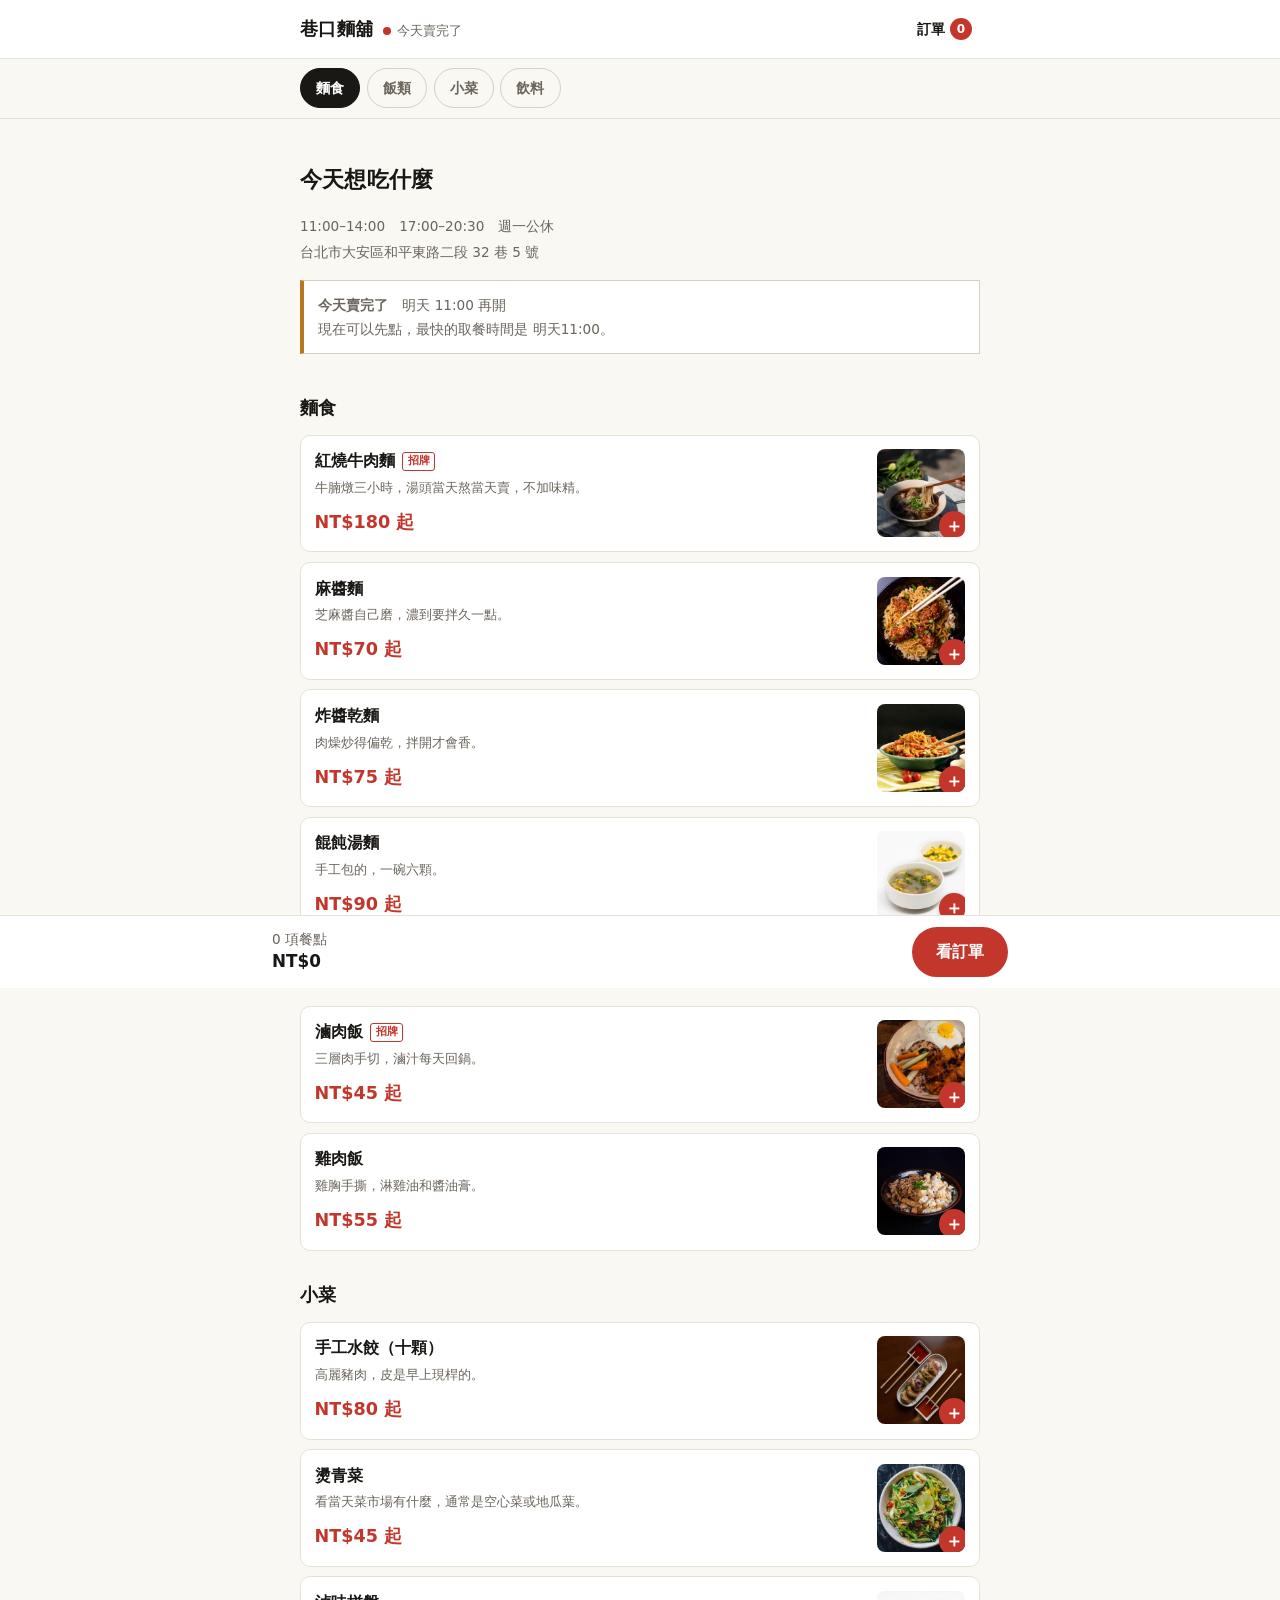
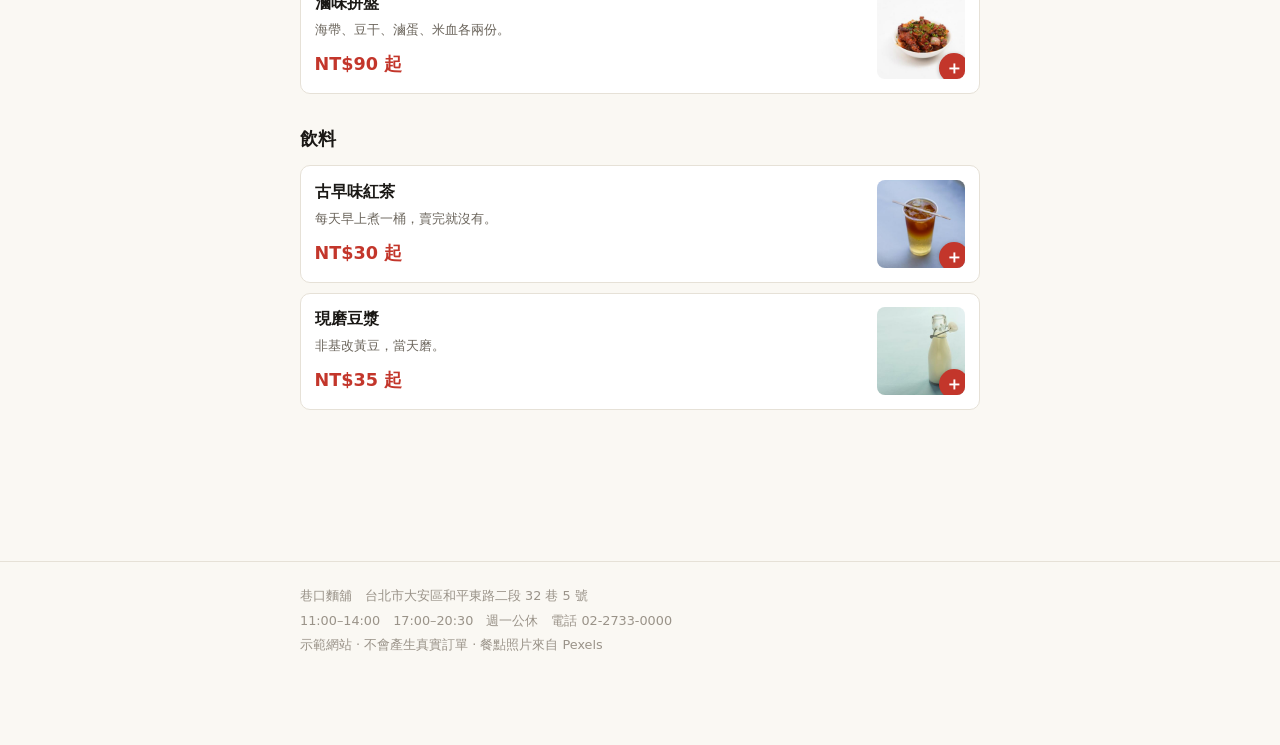
==== index.html @ 97e308c8 "Add Xiangkou noodle shop ordering demo A clickable restaurant order flow with no backend: per-dish o" ====
<!doctype html>
<html lang="zh-Hant">
<head>
<meta charset="utf-8">
<meta name="viewport" content="width=device-width, initial-scale=1">
<title>巷口麵舖 — 線上點餐</title>
<meta name="description" content="示範用的線上點餐系統。選餐點、加料、選取餐時間，整套流程都能實際操作。">
<meta name="theme-color" content="#ffffff">
<link rel="icon" href="data:image/svg+xml,%3Csvg xmlns=%22http://www.w3.org/2000/svg%22 viewBox=%220 0 32 32%22%3E%3Crect width=%2232%22 height=%2232%22 rx=%226%22 fill=%22%23c3362b%22/%3E%3Cpath d=%22M8 12h16M8 17h16M8 22h10%22 stroke=%22%23fff%22 stroke-width=%222.4%22 stroke-linecap=%22round%22/%3E%3C/svg%3E">
<link rel="stylesheet" href="css/site.css?v=202609091649">
</head>
<body>

<nav class="cats" id="cats" aria-label="餐點分類"><div class="wrap cats-in" id="catsIn"></div></nav>

<main class="wrap page" style="padding-bottom:7rem">
  <section class="hero">
    <h1>今天想吃什麼</h1>
    <p class="meta" id="meta"></p>
    <div id="notice"></div>
  </section>
  <div id="menu"></div>
</main>

<script src="js/data.js?v=202609091649"></script>
<script src="js/hours.js?v=202609091649"></script>
<script src="js/store.js?v=202609091649"></script>
<script src="js/ui.js?v=202609091649"></script>
<script>
(function(){
UI.mount();

var st = Hours.status();
var slots = Hours.slots();
// 沒開也能點，只是變成預約下一個時段 —— 真實點餐 app 都是這樣，
// 也才不會讓客戶在非營業時間打開時什麼都試不了。
var shut = slots.length === 0;

document.getElementById('meta').innerHTML =
  esc(Hours.hoursText()) + '<br>' + esc(SHOP.addr);

document.getElementById('notice').innerHTML = shut
  ? '<div class="notice shut"><b>' + esc(st.text) + '</b>　' + esc(st.sub) + '</div>'
  : st.open
    ? '<div class="notice">' + esc(st.sub) + '　·　點餐後約 ' + SHOP.prepMinutes + ' 分鐘可取餐</div>'
    : '<div class="notice"><b>' + esc(st.text) + '</b>　' + esc(st.sub) +
      '<br>現在可以先點，最快的取餐時間是 ' + esc(slots[0].sub) + esc(slots[0].label) + '。</div>';

// 分類列
document.getElementById('catsIn').innerHTML = SHOP.cats.map(function(c,i){
  return '<a href="#c-'+c.id+'"'+(i===0?' aria-current="true"':'')+'>'+esc(c.name)+'</a>';
}).join('');

// 菜單
document.getElementById('menu').innerHTML = SHOP.cats.map(function(c){
  var list = SHOP.items.filter(function(m){ return m.cat === c.id; });
  if (!list.length) return '';
  return '<section class="sec" id="c-'+c.id+'"><h2>'+esc(c.name)+'</h2>' +
    '<div class="list">' + list.map(function(m){ return UI.dishHTML(m, shut); }).join('') + '</div></section>';
}).join('');

document.querySelectorAll('[data-dish]').forEach(function(b){
  b.onclick = function(){
    if (shut) { UI.toast('最近幾天都沒有營業時段'); return; }
    UI.openSheet(b.dataset.dish, b);
  };
});

// 捲到哪一區，分類列就標哪一個。直接比捲動位置，不用 IntersectionObserver ——
// 各區塊高度差很多，比較「可見比例」會選錯，而且沒有區塊落在判定帶時會留著舊的高亮。
var secs = [].slice.call(document.querySelectorAll('.sec'));
var tabs = [].slice.call(document.querySelectorAll('.cats a'));
var OFFSET = 150;                      // 頁首 + 分類列的高度，多留一點緩衝

function spy(){
  if (!secs.length) return;
  var y = window.scrollY + OFFSET;
  var cur = secs[0].id;
  secs.forEach(function(s){ if (s.offsetTop <= y) cur = s.id; });
  // 捲到底時直接標最後一區，免得最後一區太短永遠選不到
  if (window.innerHeight + window.scrollY >= document.body.scrollHeight - 4) {
    cur = secs[secs.length - 1].id;
  }
  tabs.forEach(function(t){
    if (t.getAttribute('href') === '#' + cur) t.setAttribute('aria-current','true');
    else t.removeAttribute('aria-current');
  });
}

var tick = false;
window.addEventListener('scroll', function(){
  if (tick) return;
  tick = true;
  requestAnimationFrame(function(){ tick = false; spy(); });
}, { passive: true });
window.addEventListener('resize', spy, { passive: true });
spy();
})();
</script>
</body>
</html>
---- css/site.css ----
:root{
  --paper:#faf8f3;
  --card:#fff;
  --ink:#1a1815;
  --muted:#6b655c;
  --faint:#9a9389;
  --line:#e6e1d7;
  --line-2:#d6cfc2;
  --red:#c3362b;
  --red-dk:#a02b22;
  --green:#3f7a4a;
  --amber:#b7791f;

  --cjk:"PingFang TC","Noto Sans TC","Hiragino Sans CNS","Microsoft JhengHei",system-ui,sans-serif;
  --wrap:46rem;
  --gutter:clamp(1rem,4vw,1.75rem);
  --t:.18s ease;
  --hd:3.6rem;
}

*{box-sizing:border-box}
html{-webkit-text-size-adjust:100%;scroll-behavior:smooth}
body{
  margin:0;background:var(--paper);color:var(--ink);
  font-family:var(--cjk);font-size:16px;line-height:1.7;
  -webkit-font-smoothing:antialiased;
}
img{max-width:100%;height:auto;display:block}
a{color:inherit;text-decoration:none}
button{font:inherit;color:inherit;background:none;border:0;cursor:pointer}
input,select,textarea{font:inherit;color:inherit}
:focus-visible{outline:3px solid var(--red);outline-offset:2px}
@media (prefers-reduced-motion:reduce){*{transition:none!important;animation:none!important;scroll-behavior:auto!important}}

.wrap{max-width:var(--wrap);margin-inline:auto;padding-inline:var(--gutter)}
.num{font-variant-numeric:tabular-nums}
.hide{display:none!important}
.sr{position:absolute;width:1px;height:1px;overflow:hidden;clip:rect(0 0 0 0);white-space:nowrap}

/* ---------- 頁首 ---------- */
.hd{position:sticky;top:0;z-index:60;background:var(--card);border-bottom:1px solid var(--line)}
.hd-in{display:flex;align-items:center;justify-content:space-between;gap:.75rem;min-height:var(--hd)}
.shop{display:flex;align-items:baseline;gap:.6rem;min-width:0}
.shop b{font-size:1.15rem;font-weight:800;letter-spacing:.02em;white-space:nowrap}
.status{display:inline-flex;align-items:center;gap:.35rem;font-size:.8rem;color:var(--muted);white-space:nowrap}
.dot{width:8px;height:8px;border-radius:50%;background:var(--faint);flex-shrink:0}
.dot.on{background:var(--green)}
.dot.off{background:var(--red)}
.hd-cart{display:flex;align-items:center;gap:.3rem;min-height:44px;padding-inline:.5rem;font-size:.9rem;font-weight:700}
.hd-cart .b{background:var(--red);color:#fff;min-width:22px;height:22px;border-radius:11px;display:inline-flex;align-items:center;justify-content:center;font-size:.75rem;padding-inline:6px}

/* ---------- 分類列 ---------- */
.cats{position:sticky;top:var(--hd);z-index:55;background:var(--paper);border-bottom:1px solid var(--line)}
.cats-in{display:flex;gap:.4rem;overflow-x:auto;padding-block:.6rem;scrollbar-width:none}
.cats-in::-webkit-scrollbar{display:none}
.cats a{flex-shrink:0;min-height:40px;display:inline-flex;align-items:center;padding-inline:.95rem;
  border:1px solid var(--line-2);border-radius:999px;font-size:.9rem;font-weight:600;color:var(--muted);transition:all var(--t)}
.cats a[aria-current="true"]{background:var(--ink);border-color:var(--ink);color:#fff}

/* ---------- 招牌區 ---------- */
.hero{padding-block:1.4rem 1rem}
.hero h1{margin:0;font-size:1.7rem;font-weight:800;letter-spacing:.01em}
.hero .meta{margin-top:.4rem;font-size:.85rem;color:var(--muted);line-height:1.9}
.notice{margin-top:.9rem;border:1px solid var(--line-2);border-left:4px solid var(--amber);
  background:var(--card);padding:.7rem .9rem;font-size:.85rem;line-height:1.8;color:var(--muted)}
.notice.shut{border-left-color:var(--red)}

/* ---------- 菜單 ---------- */
.sec{padding-block:1.4rem .4rem;scroll-margin-top:calc(var(--hd) + 3.4rem)}
.sec h2{margin:0 0 .7rem;font-size:1.15rem;font-weight:800}
.list{display:flex;flex-direction:column;gap:.6rem}

.dish{display:grid;grid-template-columns:1fr 88px;gap:.9rem;width:100%;text-align:left;
  background:var(--card);border:1px solid var(--line);border-radius:10px;padding:.85rem;transition:border-color var(--t),box-shadow var(--t)}
.dish:hover{border-color:var(--line-2);box-shadow:0 2px 10px rgba(26,24,21,.06)}
.dish .nm{font-size:1.02rem;font-weight:700;line-height:1.5;display:flex;align-items:center;gap:.45rem;flex-wrap:wrap}
.tag{font-size:.7rem;font-weight:700;color:var(--red);border:1px solid var(--red);border-radius:3px;padding:0 .3rem;line-height:1.5}
.dish .ds{display:block;margin-top:.2rem;font-size:.82rem;color:var(--muted);line-height:1.75}
.dish .pr{display:block;margin-top:.5rem;font-size:1.1rem;font-weight:800;color:var(--red)}
.dish .th{position:relative;width:88px;height:88px;border-radius:8px;overflow:hidden;background:var(--line)}
.dish .th img{width:100%;height:100%;object-fit:cover}
.dish .plus{position:absolute;right:-4px;bottom:-4px;width:30px;height:30px;border-radius:50%;
  background:var(--red);color:#fff;font-size:1.1rem;line-height:30px;text-align:center;font-weight:700;box-shadow:0 1px 4px rgba(0,0,0,.25)}
.dish[disabled]{opacity:.5;cursor:not-allowed}

/* ---------- 客製面板 ---------- */
.scrim{position:fixed;inset:0;background:rgba(26,24,21,.5);opacity:0;pointer-events:none;transition:opacity var(--t);z-index:70}
.scrim.on{opacity:1;pointer-events:auto}
.sheet{position:fixed;left:0;right:0;bottom:0;z-index:80;background:var(--card);
  border-radius:16px 16px 0 0;max-height:92vh;display:flex;flex-direction:column;
  transform:translateY(100%);visibility:hidden;
  transition:transform .25s cubic-bezier(.2,.8,.3,1),visibility 0s linear .25s}
.sheet.on{transform:translateY(0);visibility:visible;transition:transform .25s cubic-bezier(.2,.8,.3,1),visibility 0s}
@media (min-width:40rem){
  .sheet{left:50%;right:auto;bottom:auto;top:50%;width:min(34rem,94vw);border-radius:14px;
    transform:translate(-50%,-46%) scale(.98);max-height:88vh}
  .sheet.on{transform:translate(-50%,-50%) scale(1)}
}
.sheet-hd{position:relative;flex-shrink:0}
.sheet-hd img{width:100%;height:150px;object-fit:cover;border-radius:16px 16px 0 0}
@media (min-width:40rem){.sheet-hd img{border-radius:14px 14px 0 0}}
.sheet-x{position:absolute;top:.6rem;right:.6rem;width:36px;height:36px;border-radius:50%;
  background:rgba(255,255,255,.92);font-size:1.1rem;line-height:36px;text-align:center;box-shadow:0 1px 6px rgba(0,0,0,.2)}
.sheet-body{overflow-y:auto;padding:1rem var(--gutter) .5rem;flex-grow:1;-webkit-overflow-scrolling:touch}
.sheet-body h3{margin:0;font-size:1.2rem;font-weight:800}
.sheet-body .ds{margin:.3rem 0 0;font-size:.87rem;color:var(--muted);line-height:1.8}

.grp{margin-top:1.4rem;border-top:1px solid var(--line);padding-top:1rem}
.grp-hd{display:flex;align-items:baseline;justify-content:space-between;gap:.75rem;margin-bottom:.6rem}
.grp-hd b{font-size:.98rem;font-weight:700}
.req{font-size:.72rem;font-weight:700;color:#fff;background:var(--red);border-radius:3px;padding:.05rem .35rem}
.opt-many{font-size:.75rem;color:var(--faint)}
.opts{display:flex;flex-direction:column;gap:.1rem}
.opt{display:flex;align-items:center;gap:.7rem;width:100%;text-align:left;min-height:46px;padding:.35rem .1rem;font-size:.94rem;border-radius:6px;transition:background var(--t)}
.opt:hover{background:var(--paper)}
.box{width:21px;height:21px;flex-shrink:0;border:2px solid var(--line-2);background:#fff;transition:all var(--t)}
.opt[data-type="one"] .box{border-radius:50%}
.opt[data-type="many"] .box{border-radius:4px}
.opt[aria-pressed="true"] .box{border-color:var(--red);background:var(--red);box-shadow:inset 0 0 0 3px #fff}
.opt[data-type="many"][aria-pressed="true"] .box{box-shadow:inset 0 0 0 2.5px #fff}
.opt .lb{flex-grow:1}
.opt .dd{font-size:.88rem;font-weight:700;color:var(--muted);white-space:nowrap}
.opt[aria-pressed="true"] .dd{color:var(--red)}

.note-in{width:100%;min-height:46px;border:1px solid var(--line-2);border-radius:8px;padding:.6rem .7rem;font-size:.92rem;background:#fff;resize:none}
.note-in:focus{border-color:var(--red);outline:none;box-shadow:0 0 0 3px rgba(195,54,43,.15)}
.cnt{font-size:.75rem;color:var(--faint);text-align:right;margin-top:.25rem}

.sheet-ft{flex-shrink:0;border-top:1px solid var(--line);background:var(--card);
  padding:.75rem var(--gutter) calc(.75rem + env(safe-area-inset-bottom));display:flex;gap:.7rem;align-items:center}
.qty{display:flex;align-items:center;border:1px solid var(--line-2);border-radius:999px;flex-shrink:0}
.qty button{width:42px;height:44px;font-size:1.15rem;font-weight:700;color:var(--red)}
.qty button[disabled]{color:var(--line-2);cursor:not-allowed}
.qty span{min-width:1.7rem;text-align:center;font-weight:700}

.cta{flex-grow:1;min-height:50px;border-radius:999px;background:var(--red);color:#fff;font-size:1rem;font-weight:700;
  display:inline-flex;align-items:center;justify-content:center;gap:.6rem;transition:background var(--t)}
.cta:hover{background:var(--red-dk)}
.cta[disabled]{background:var(--line-2);color:#fff;cursor:not-allowed}
.cta .amt{font-variant-numeric:tabular-nums}

/* ---------- 底部訂單列 ---------- */
.bar{position:fixed;left:0;right:0;bottom:0;z-index:50;padding:.7rem var(--gutter) calc(.7rem + env(safe-area-inset-bottom));
  background:var(--card);border-top:1px solid var(--line);transform:translateY(120%);transition:transform var(--t)}
.bar.on{transform:translateY(0)}
.bar-in{max-width:var(--wrap);margin-inline:auto;display:flex;gap:.7rem;align-items:center}
.bar .sum{flex-grow:1;font-size:.85rem;color:var(--muted);line-height:1.5}
.bar .sum b{display:block;font-size:1.05rem;color:var(--ink);font-weight:800}

/* ---------- 訂單 / 結帳共用 ---------- */
.page{padding-block:1.2rem 6rem}
.page h1{margin:0 0 1rem;font-size:1.4rem;font-weight:800}
.card{background:var(--card);border:1px solid var(--line);border-radius:10px;padding:1rem;margin-bottom:.9rem}
.card h2{margin:0 0 .8rem;font-size:1rem;font-weight:800}

.row{display:grid;grid-template-columns:1fr auto;gap:.5rem 1rem;padding-block:.8rem;border-bottom:1px solid var(--line)}
.row:last-child{border-bottom:0}
.row .nm{font-weight:700;font-size:.98rem}
.row .op{font-size:.82rem;color:var(--muted);margin-top:.15rem;line-height:1.7}
.row .nt{font-size:.82rem;color:var(--amber);margin-top:.15rem}
.row .pr{font-weight:700;white-space:nowrap;font-variant-numeric:tabular-nums}
.row .tools{display:flex;align-items:center;gap:.5rem;margin-top:.5rem}
.row .tools .qty button{width:36px;height:40px;font-size:1rem}
.row .rm{font-size:.82rem;color:var(--faint);min-height:40px;padding-inline:.4rem}
.row .rm:hover{color:var(--red)}

.pick{display:flex;gap:.5rem;flex-wrap:wrap}
.pick button{flex:1 1 8rem;min-height:52px;border:1px solid var(--line-2);border-radius:8px;background:#fff;
  font-size:.92rem;font-weight:600;display:flex;flex-direction:column;align-items:center;justify-content:center;gap:.1rem;transition:all var(--t)}
.pick button .s{font-size:.75rem;font-weight:400;color:var(--faint)}
.pick button[aria-pressed="true"]{border-color:var(--red);background:#fdf4f3;color:var(--red)}
.pick button[aria-pressed="true"] .s{color:var(--red)}
.pick button[disabled]{opacity:.45;cursor:not-allowed}

.slots{display:grid;grid-template-columns:repeat(auto-fill,minmax(6.2rem,1fr));gap:.5rem}
.slots button{min-height:48px;border:1px solid var(--line-2);border-radius:8px;background:#fff;font-size:.92rem;font-weight:600;
  display:flex;flex-direction:column;align-items:center;justify-content:center;line-height:1.35;transition:all var(--t)}
.slots button .s{font-size:.72rem;font-weight:400;color:var(--faint)}
.slots button[aria-pressed="true"]{border-color:var(--red);background:#fdf4f3;color:var(--red)}
.slots button[aria-pressed="true"] .s{color:var(--red)}

.f{margin-bottom:.9rem}
.f label{display:block;font-size:.85rem;font-weight:600;margin-bottom:.35rem}
.f input,.f textarea{width:100%;min-height:48px;border:1px solid var(--line-2);border-radius:8px;padding:.6rem .75rem;background:#fff;font-size:.98rem}
.f textarea{min-height:70px;resize:vertical}
.f input:focus,.f textarea:focus{border-color:var(--red);outline:none;box-shadow:0 0 0 3px rgba(195,54,43,.15)}
.f .er{color:var(--red);font-size:.82rem;margin-top:.3rem;font-weight:600}
.f.bad input,.f.bad textarea{border-color:var(--red)}

.tot{margin-top:.4rem}
.tot div{display:flex;justify-content:space-between;gap:1rem;padding-block:.35rem;font-size:.92rem;color:var(--muted)}
.tot .t{border-top:1px solid var(--line);margin-top:.4rem;padding-top:.7rem;color:var(--ink);font-weight:800;font-size:1.05rem}
.tot .num{font-variant-numeric:tabular-nums}
.warn{margin-top:.7rem;font-size:.85rem;color:var(--red);font-weight:600;line-height:1.7}

.empty{text-align:center;padding-block:3.5rem}
.empty p{color:var(--muted);margin-bottom:1.3rem}
.btn{display:inline-flex;align-items:center;justify-content:center;min-height:50px;padding-inline:1.5rem;border-radius:999px;
  background:var(--red);color:#fff;font-weight:700;transition:background var(--t)}
.btn:hover{background:var(--red-dk)}
.btn[disabled]{background:var(--line-2);cursor:not-allowed}
.btn-o{background:#fff;color:var(--ink);border:1px solid var(--line-2)}
.btn-o:hover{background:var(--paper);border-color:var(--ink)}

.no{font-size:3.2rem;font-weight:800;color:var(--red);line-height:1.1;font-variant-numeric:tabular-nums}

.toast{position:fixed;left:50%;bottom:5.2rem;transform:translate(-50%,.6rem);z-index:90;background:var(--ink);color:#fff;
  padding:.7rem 1.15rem;border-radius:999px;font-size:.88rem;font-weight:600;opacity:0;pointer-events:none;transition:all var(--t)}
.toast.on{opacity:1;transform:translate(-50%,0)}

footer{border-top:1px solid var(--line);margin-top:2rem;padding-block:1.4rem 5.5rem;font-size:.8rem;color:var(--faint);line-height:1.9}
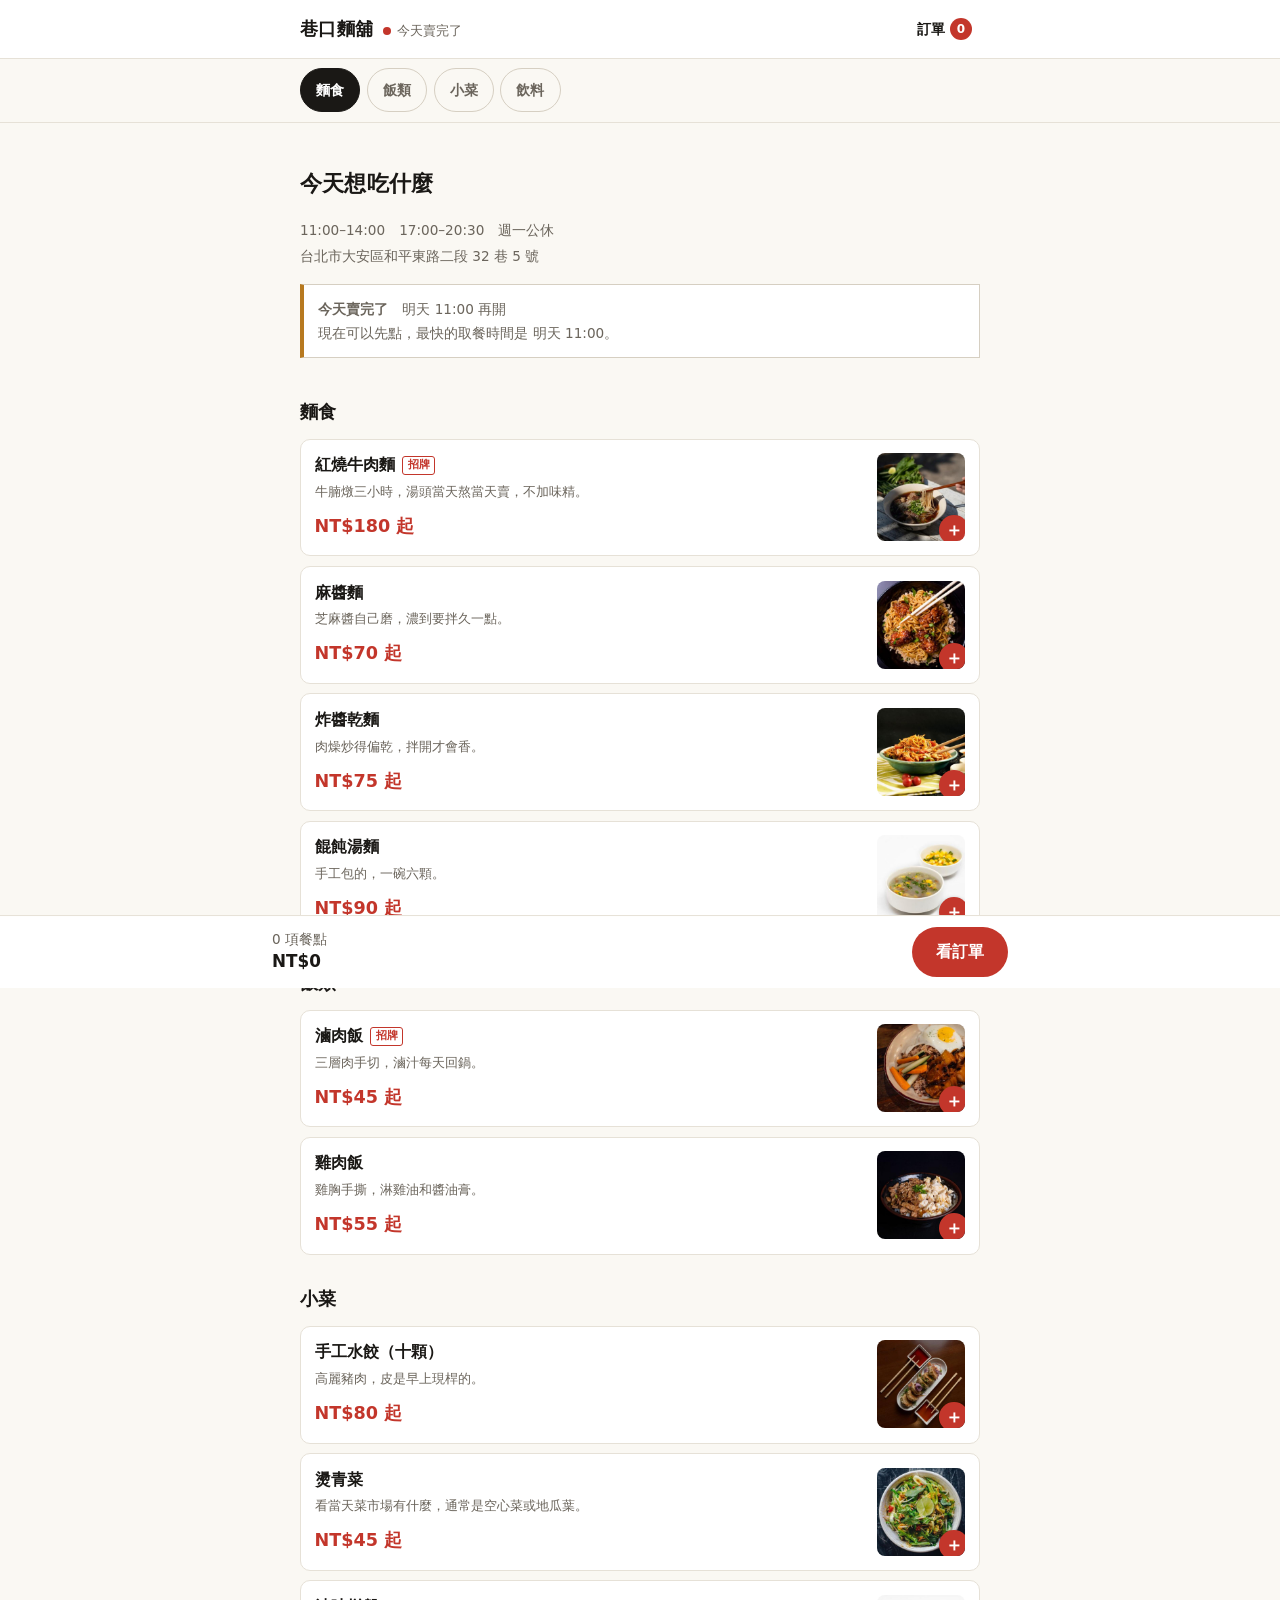
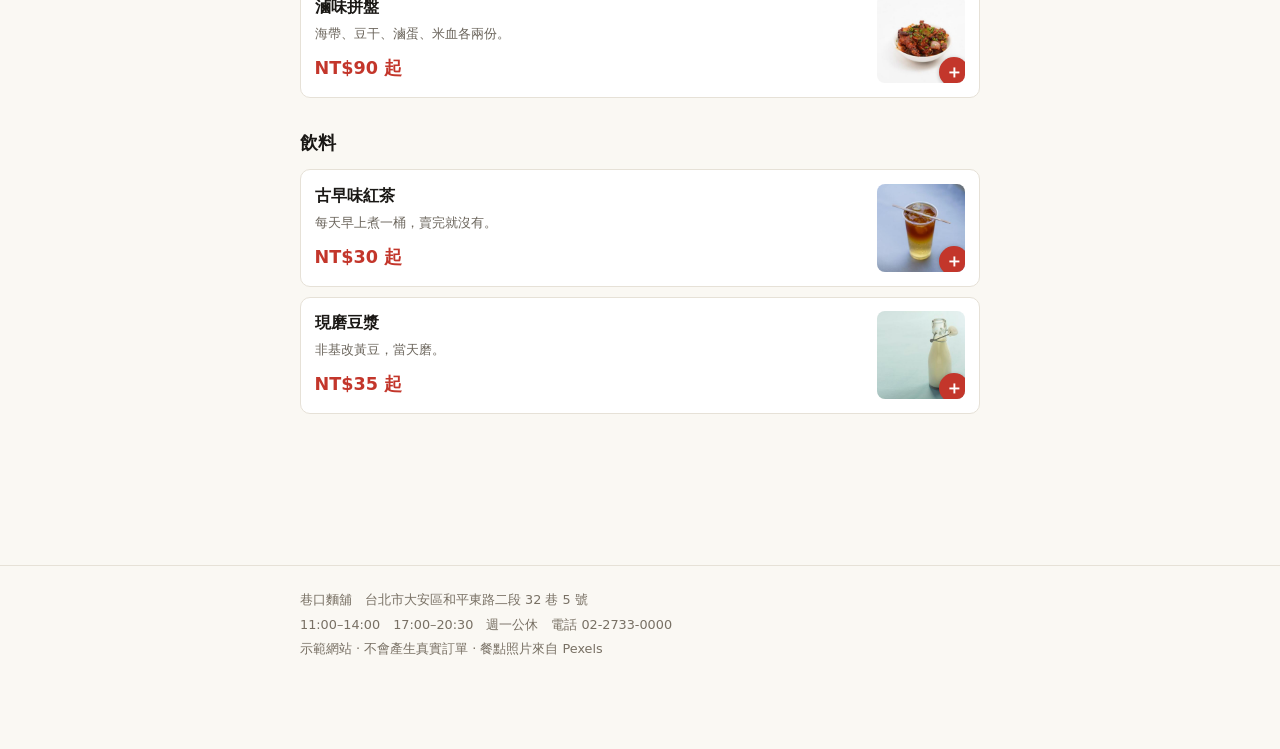
==== commit dc6f69ca: "Fix closing-time slot arithmetic, harden stored state, improve option a11y - 盡快 is only offered when" ====
--- a/index.html
+++ b/index.html
@@ -7,7 +7,7 @@
 <meta name="description" content="示範用的線上點餐系統。選餐點、加料、選取餐時間，整套流程都能實際操作。">
 <meta name="theme-color" content="#ffffff">
 <link rel="icon" href="data:image/svg+xml,%3Csvg xmlns=%22http://www.w3.org/2000/svg%22 viewBox=%220 0 32 32%22%3E%3Crect width=%2232%22 height=%2232%22 rx=%226%22 fill=%22%23c3362b%22/%3E%3Cpath d=%22M8 12h16M8 17h16M8 22h10%22 stroke=%22%23fff%22 stroke-width=%222.4%22 stroke-linecap=%22round%22/%3E%3C/svg%3E">
-<link rel="stylesheet" href="css/site.css?v=202609091649">
+<link rel="stylesheet" href="css/site.css?v=202609092200">
 </head>
 <body>
 
@@ -22,10 +22,10 @@
   <div id="menu"></div>
 </main>
 
-<script src="js/data.js?v=202609091649"></script>
-<script src="js/hours.js?v=202609091649"></script>
-<script src="js/store.js?v=202609091649"></script>
-<script src="js/ui.js?v=202609091649"></script>
+<script src="js/data.js?v=202609092200"></script>
+<script src="js/hours.js?v=202609092200"></script>
+<script src="js/store.js?v=202609092200"></script>
+<script src="js/ui.js?v=202609092200"></script>
 <script>
 (function(){
 UI.mount();
@@ -44,7 +44,7 @@
   : st.open
     ? '<div class="notice">' + esc(st.sub) + '　·　點餐後約 ' + SHOP.prepMinutes + ' 分鐘可取餐</div>'
     : '<div class="notice"><b>' + esc(st.text) + '</b>　' + esc(st.sub) +
-      '<br>現在可以先點，最快的取餐時間是 ' + esc(slots[0].sub) + esc(slots[0].label) + '。</div>';
+      (slots.length ? '<br>現在可以先點，最快的取餐時間是 ' + esc(slots[0].sub) + ' ' + esc(slots[0].label) + '。' : '') + '</div>';
 
 // 分類列
 document.getElementById('catsIn').innerHTML = SHOP.cats.map(function(c,i){
--- a/css/site.css
+++ b/css/site.css
@@ -3,7 +3,7 @@
   --card:#fff;
   --ink:#1a1815;
   --muted:#6b655c;
-  --faint:#9a9389;
+  --faint:#787064;
   --line:#e6e1d7;
   --line-2:#d6cfc2;
   --red:#c3362b;
@@ -53,7 +53,7 @@
 .cats{position:sticky;top:var(--hd);z-index:55;background:var(--paper);border-bottom:1px solid var(--line)}
 .cats-in{display:flex;gap:.4rem;overflow-x:auto;padding-block:.6rem;scrollbar-width:none}
 .cats-in::-webkit-scrollbar{display:none}
-.cats a{flex-shrink:0;min-height:40px;display:inline-flex;align-items:center;padding-inline:.95rem;
+.cats a{flex-shrink:0;min-height:44px;display:inline-flex;align-items:center;padding-inline:.95rem;
   border:1px solid var(--line-2);border-radius:999px;font-size:.9rem;font-weight:600;color:var(--muted);transition:all var(--t)}
 .cats a[aria-current="true"]{background:var(--ink);border-color:var(--ink);color:#fff}
 
@@ -99,7 +99,7 @@
 .sheet-hd{position:relative;flex-shrink:0}
 .sheet-hd img{width:100%;height:150px;object-fit:cover;border-radius:16px 16px 0 0}
 @media (min-width:40rem){.sheet-hd img{border-radius:14px 14px 0 0}}
-.sheet-x{position:absolute;top:.6rem;right:.6rem;width:36px;height:36px;border-radius:50%;
+.sheet-x{position:absolute;top:.6rem;right:.6rem;width:44px;height:44px;border-radius:50%;
   background:rgba(255,255,255,.92);font-size:1.1rem;line-height:36px;text-align:center;box-shadow:0 1px 6px rgba(0,0,0,.2)}
 .sheet-body{overflow-y:auto;padding:1rem var(--gutter) .5rem;flex-grow:1;-webkit-overflow-scrolling:touch}
 .sheet-body h3{margin:0;font-size:1.2rem;font-weight:800}
@@ -116,11 +116,14 @@
 .box{width:21px;height:21px;flex-shrink:0;border:2px solid var(--line-2);background:#fff;transition:all var(--t)}
 .opt[data-type="one"] .box{border-radius:50%}
 .opt[data-type="many"] .box{border-radius:4px}
-.opt[aria-pressed="true"] .box{border-color:var(--red);background:var(--red);box-shadow:inset 0 0 0 3px #fff}
+/* 單選是 radio（aria-checked）、複選是 toggle（aria-pressed），選中樣式兩者共用 */
+.opt[aria-pressed="true"] .box,
+.opt[aria-checked="true"] .box{border-color:var(--red);background:var(--red);box-shadow:inset 0 0 0 3px #fff}
 .opt[data-type="many"][aria-pressed="true"] .box{box-shadow:inset 0 0 0 2.5px #fff}
 .opt .lb{flex-grow:1}
 .opt .dd{font-size:.88rem;font-weight:700;color:var(--muted);white-space:nowrap}
-.opt[aria-pressed="true"] .dd{color:var(--red)}
+.opt[aria-pressed="true"] .dd,
+.opt[aria-checked="true"] .dd{color:var(--red)}
 
 .note-in{width:100%;min-height:46px;border:1px solid var(--line-2);border-radius:8px;padding:.6rem .7rem;font-size:.92rem;background:#fff;resize:none}
 .note-in:focus{border-color:var(--red);outline:none;box-shadow:0 0 0 3px rgba(195,54,43,.15)}
@@ -209,3 +212,6 @@
 .toast.on{opacity:1;transform:translate(-50%,0)}
 
 footer{border-top:1px solid var(--line);margin-top:2rem;padding-block:1.4rem 5.5rem;font-size:.8rem;color:var(--faint);line-height:1.9}
+
+/* Explicit placeholder colour: browser defaults sit right on the 4.5:1 line */
+input::placeholder,textarea::placeholder{color:#6b6459;opacity:1}
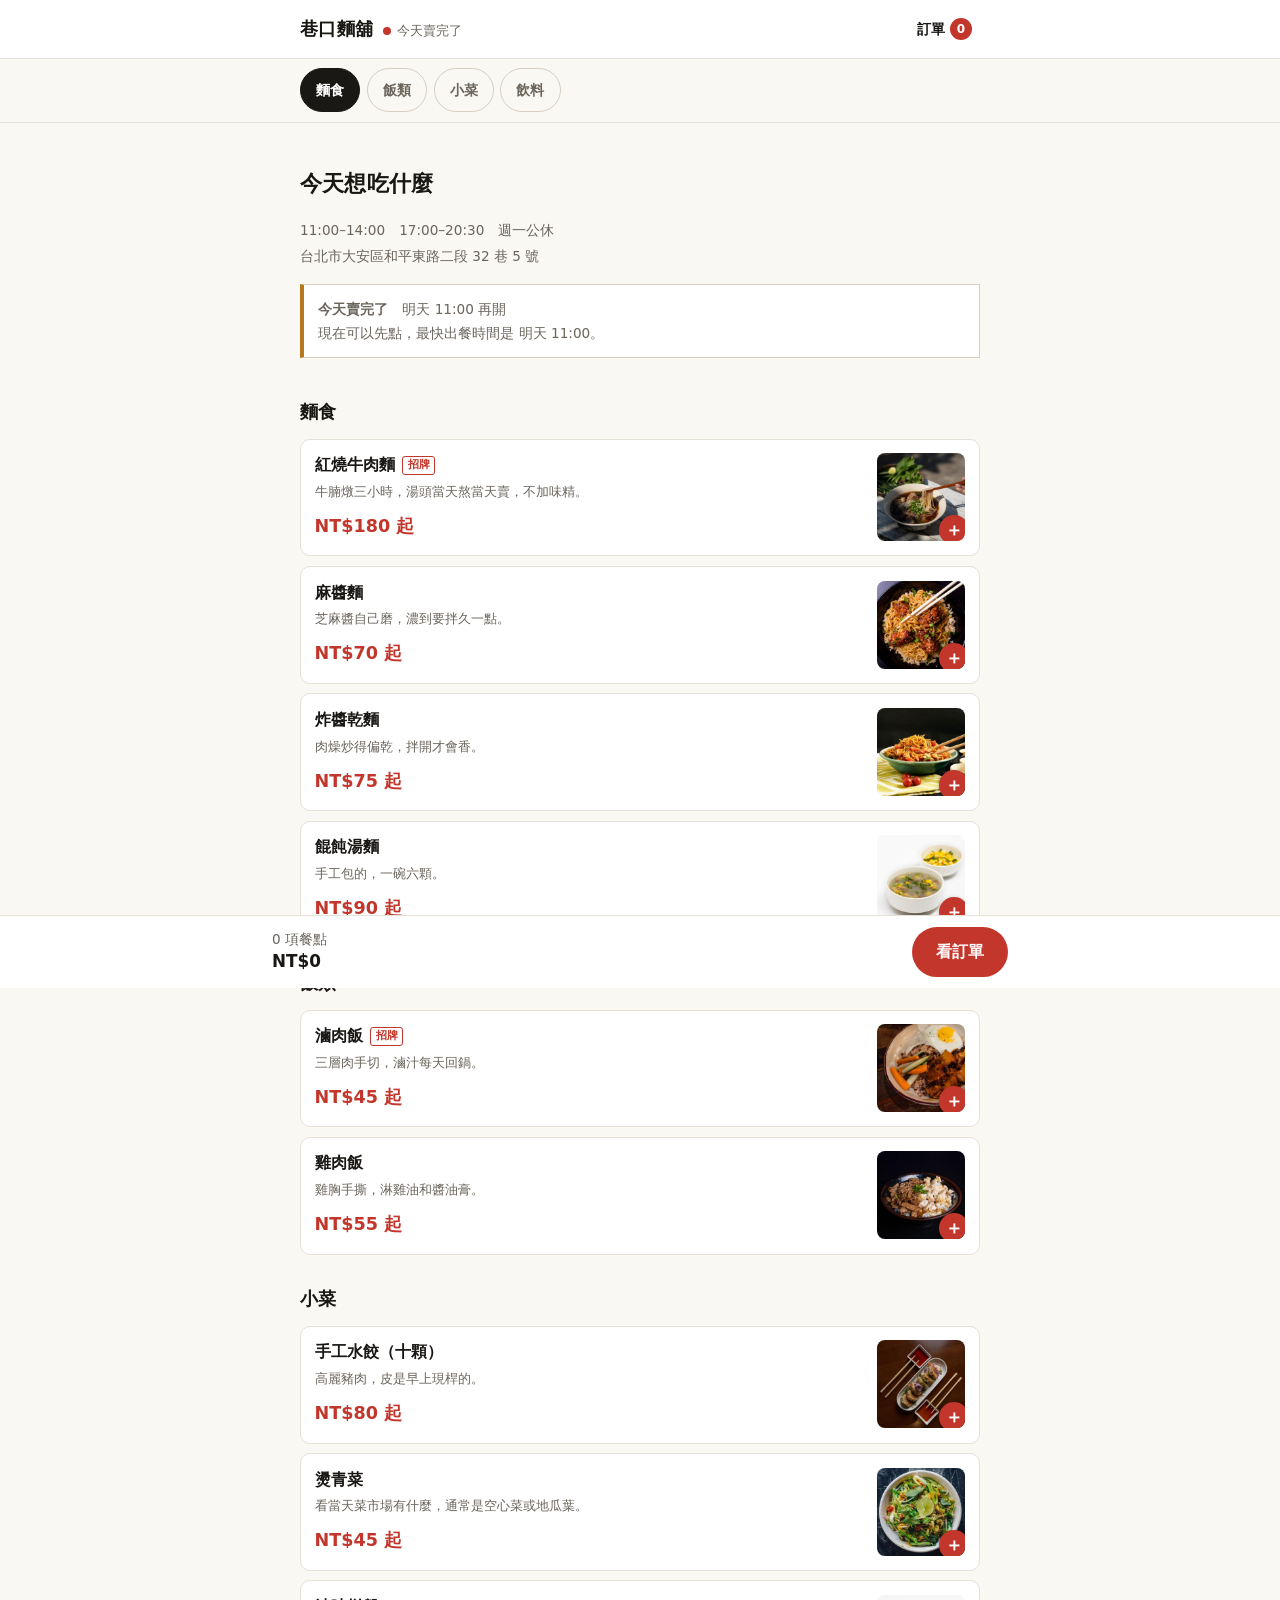
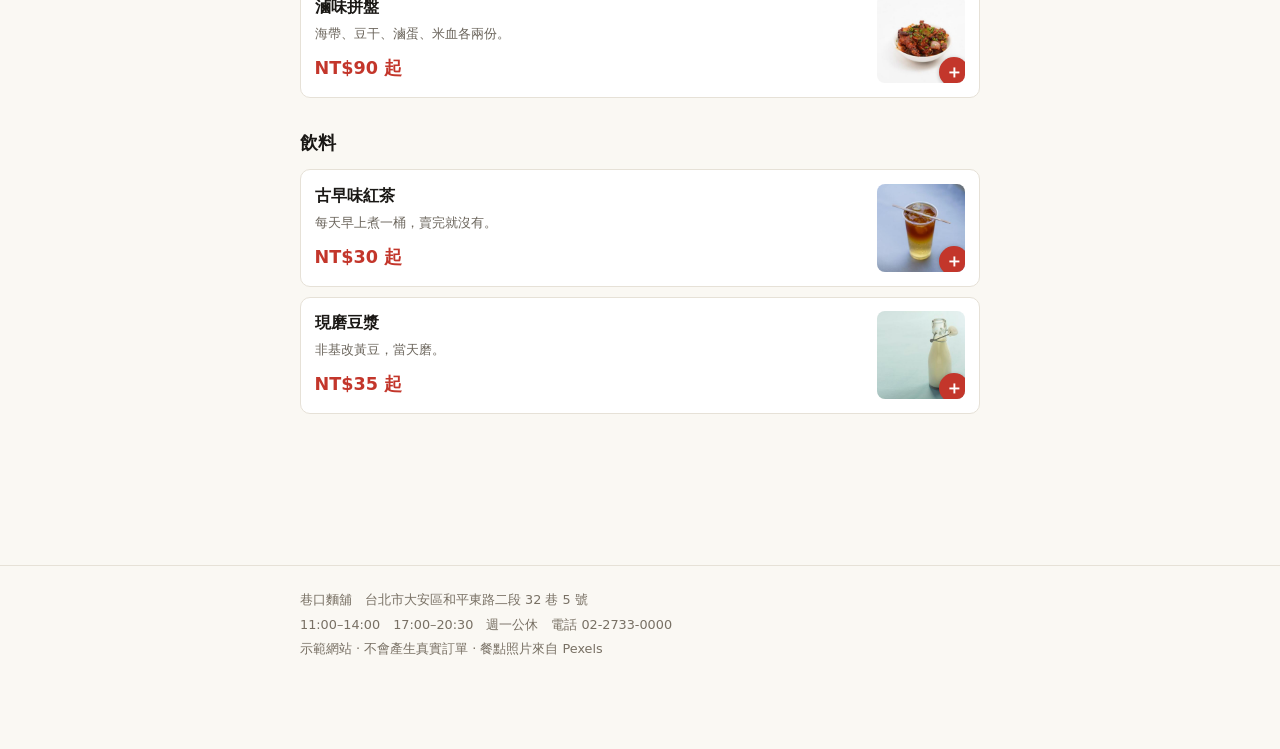
==== commit 9beaa558: "Word the time step per fulfilment mode, and show delivery arrival time Dine-in was told to 選取餐時間, wh" ====
--- a/index.html
+++ b/index.html
@@ -4,10 +4,10 @@
 <meta charset="utf-8">
 <meta name="viewport" content="width=device-width, initial-scale=1">
 <title>巷口麵舖 — 線上點餐</title>
-<meta name="description" content="示範用的線上點餐系統。選餐點、加料、選取餐時間，整套流程都能實際操作。">
+<meta name="description" content="示範用的線上點餐系統。選餐點、加料、選用餐或外送時間，整套流程都能實際操作。">
 <meta name="theme-color" content="#ffffff">
 <link rel="icon" href="data:image/svg+xml,%3Csvg xmlns=%22http://www.w3.org/2000/svg%22 viewBox=%220 0 32 32%22%3E%3Crect width=%2232%22 height=%2232%22 rx=%226%22 fill=%22%23c3362b%22/%3E%3Cpath d=%22M8 12h16M8 17h16M8 22h10%22 stroke=%22%23fff%22 stroke-width=%222.4%22 stroke-linecap=%22round%22/%3E%3C/svg%3E">
-<link rel="stylesheet" href="css/site.css?v=202609092200">
+<link rel="stylesheet" href="css/site.css?v=202609092252">
 </head>
 <body>
 
@@ -22,10 +22,10 @@
   <div id="menu"></div>
 </main>
 
-<script src="js/data.js?v=202609092200"></script>
-<script src="js/hours.js?v=202609092200"></script>
-<script src="js/store.js?v=202609092200"></script>
-<script src="js/ui.js?v=202609092200"></script>
+<script src="js/data.js?v=202609092252"></script>
+<script src="js/hours.js?v=202609092252"></script>
+<script src="js/store.js?v=202609092252"></script>
+<script src="js/ui.js?v=202609092252"></script>
 <script>
 (function(){
 UI.mount();
@@ -42,9 +42,9 @@
 document.getElementById('notice').innerHTML = shut
   ? '<div class="notice shut"><b>' + esc(st.text) + '</b>　' + esc(st.sub) + '</div>'
   : st.open
-    ? '<div class="notice">' + esc(st.sub) + '　·　點餐後約 ' + SHOP.prepMinutes + ' 分鐘可取餐</div>'
+    ? '<div class="notice">' + esc(st.sub) + '　·　點餐後約 ' + SHOP.prepMinutes + ' 分鐘出餐</div>'
     : '<div class="notice"><b>' + esc(st.text) + '</b>　' + esc(st.sub) +
-      (slots.length ? '<br>現在可以先點，最快的取餐時間是 ' + esc(slots[0].sub) + ' ' + esc(slots[0].label) + '。' : '') + '</div>';
+      (slots.length ? '<br>現在可以先點，最快出餐時間是 ' + esc(slots[0].sub) + ' ' + esc(slots[0].label) + '。' : '') + '</div>';
 
 // 分類列
 document.getElementById('catsIn').innerHTML = SHOP.cats.map(function(c,i){
--- a/css/site.css
+++ b/css/site.css
@@ -160,7 +160,7 @@
 .row:last-child{border-bottom:0}
 .row .nm{font-weight:700;font-size:.98rem}
 .row .op{font-size:.82rem;color:var(--muted);margin-top:.15rem;line-height:1.7}
-.row .nt{font-size:.82rem;color:var(--amber);margin-top:.15rem}
+.row .nt{font-size:.82rem;color:var(--amber);margin-top:.15rem;white-space:pre-wrap}
 .row .pr{font-weight:700;white-space:nowrap;font-variant-numeric:tabular-nums}
 .row .tools{display:flex;align-items:center;gap:.5rem;margin-top:.5rem}
 .row .tools .qty button{width:36px;height:40px;font-size:1rem}
